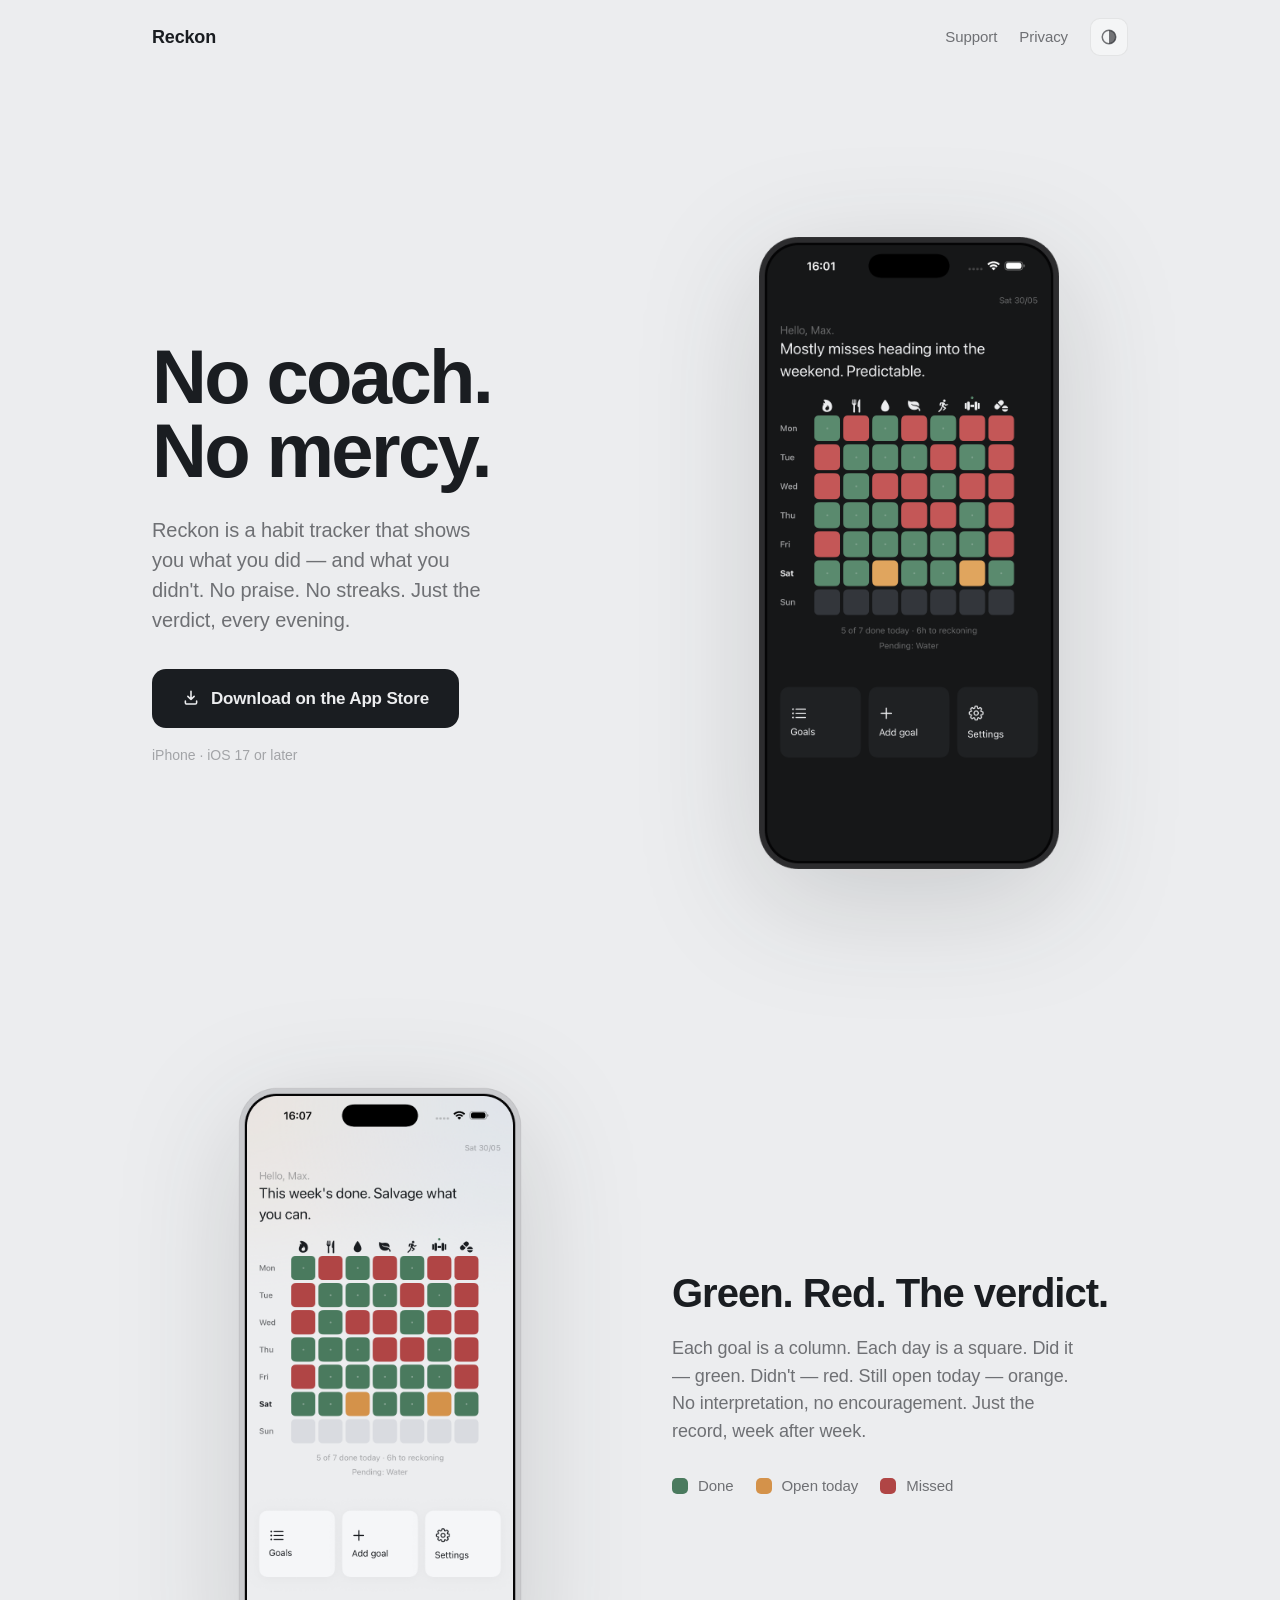
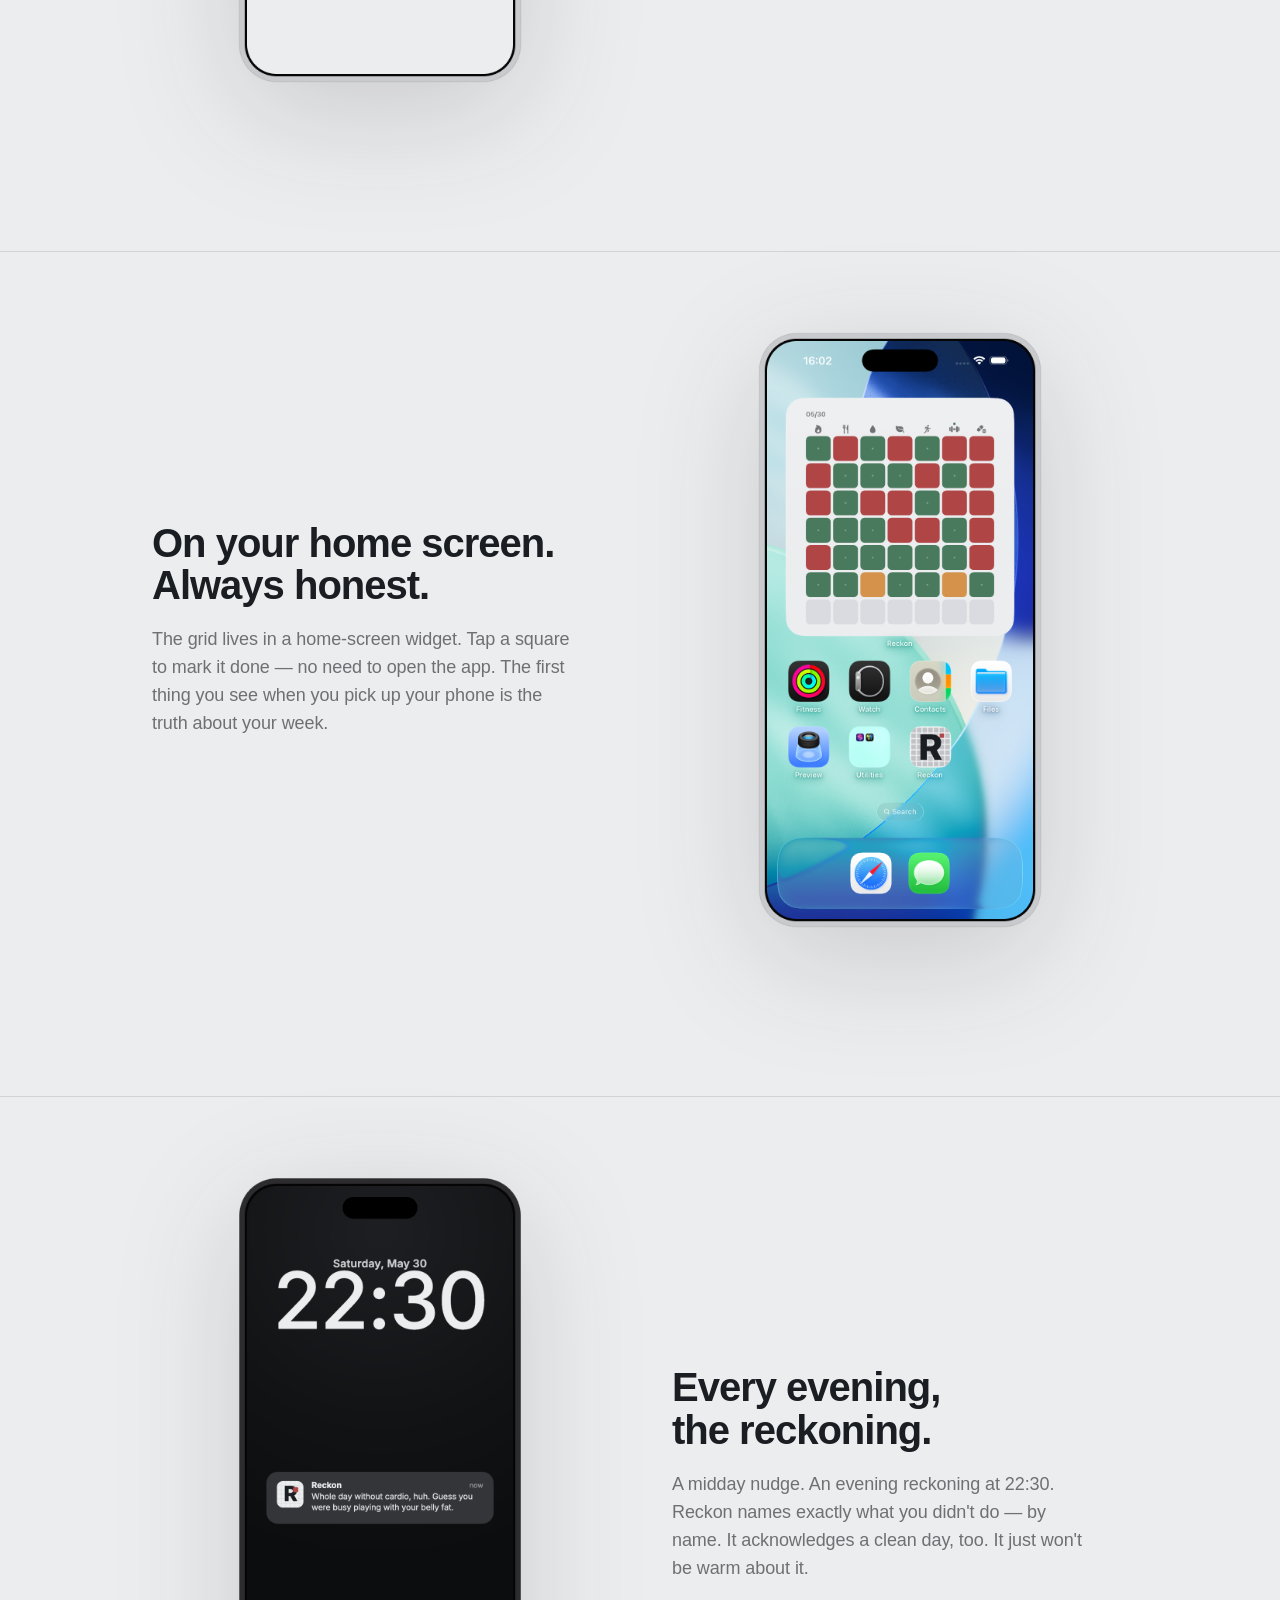
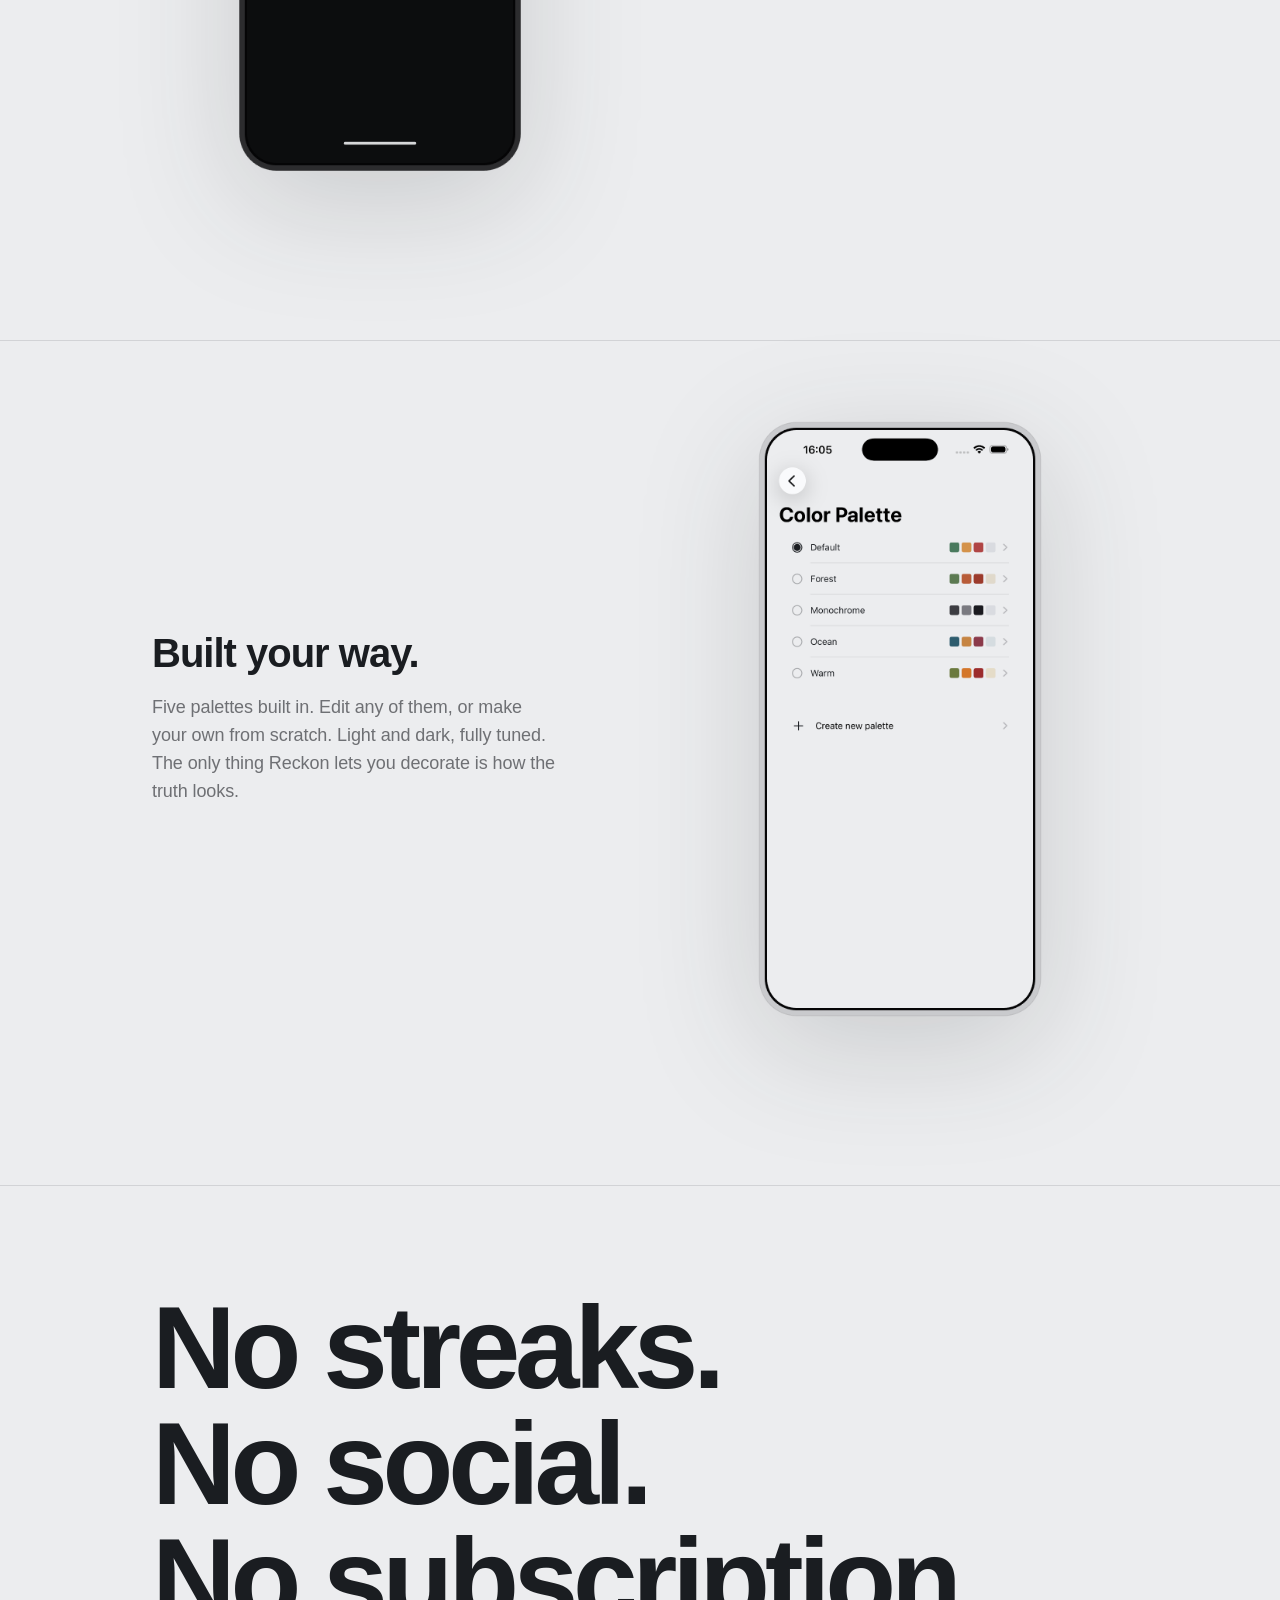
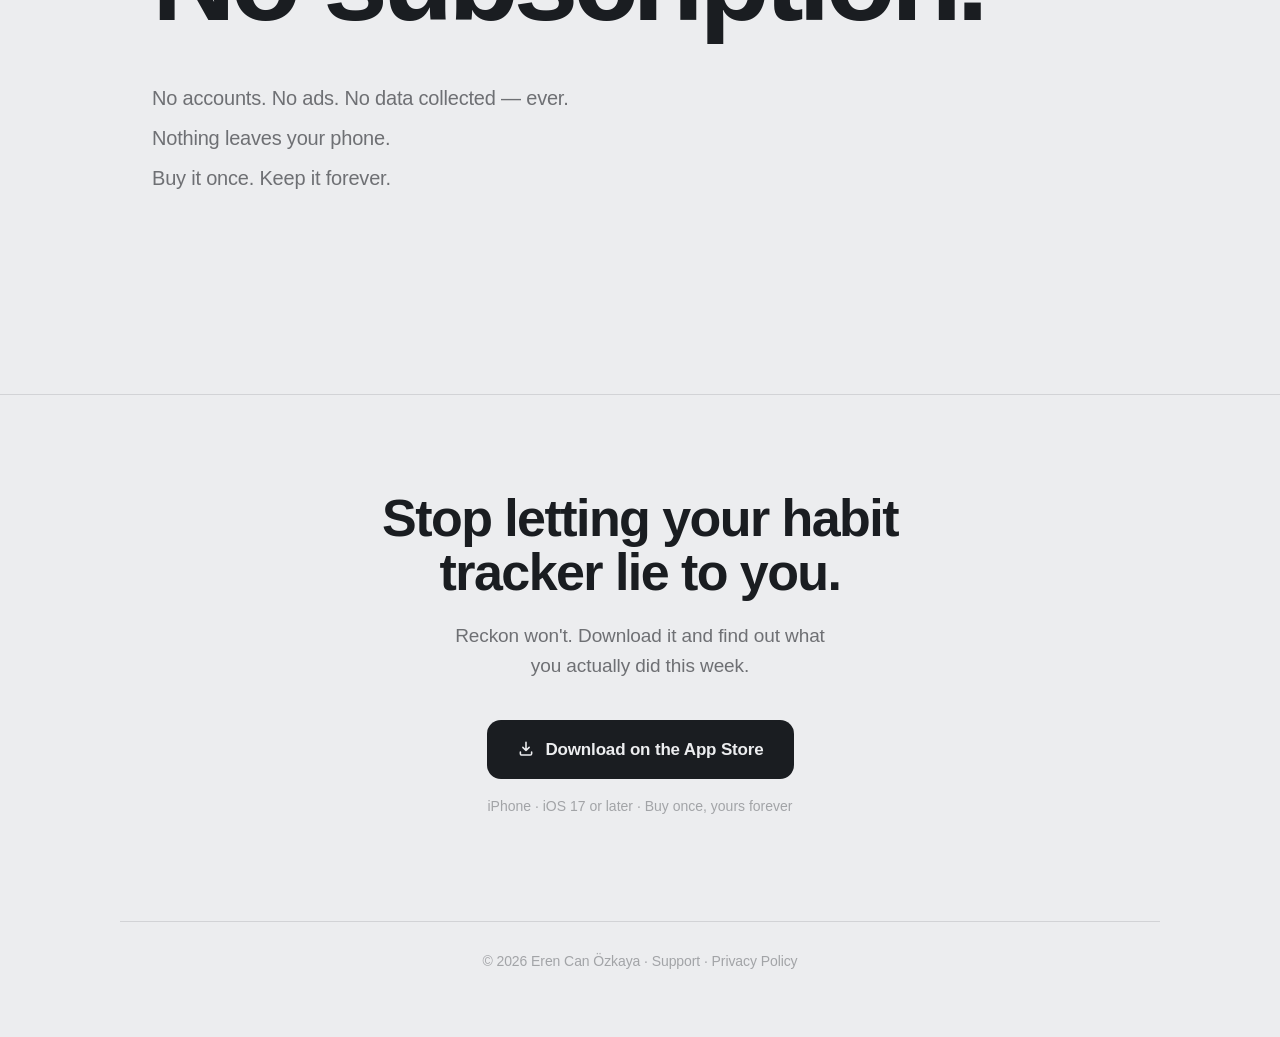
==== home.html @ dd26253a "Add marketing landing page and update site - New home.html landing page with hero, feature sections," ====
<!DOCTYPE html>
<html lang="en">
<head>
  <meta charset="UTF-8">
  <meta name="viewport" content="width=device-width, initial-scale=1">
  <meta name="color-scheme" content="light dark">
  <meta name="theme-color" content="#ECEDEF">
  <script>document.documentElement.classList.add('js');</script>
  <title>Reckon — The habit tracker that doesn't pretend.</title>
  <meta name="description" content="Reckon shows you what you did and what you didn't. A weekly grid, a home-screen widget, and an evening reckoning that names what you missed. No streaks. No social. No subscription. iPhone, iOS 17+.">
  <link rel="stylesheet" href="style.css">
  <link rel="stylesheet" href="home.css">
</head>
<body class="home">

  <header class="site-head">
    <nav class="nav">
      <a class="wordmark" href="home.html">Reckon</a>
      <div class="nav-right">
        <a class="nav-link" href="index.html">Support</a>
        <a class="nav-link" href="privacy.html">Privacy</a>
        <button class="theme-toggle" type="button" aria-label="Toggle light or dark theme" title="Toggle theme">
          <svg width="18" height="18" viewBox="0 0 24 24" aria-hidden="true">
            <circle cx="12" cy="12" r="9" fill="none" stroke="currentColor" stroke-width="2"></circle>
            <path d="M12 3 a9 9 0 0 1 0 18 z" fill="currentColor"></path>
          </svg>
        </button>
      </div>
    </nav>
  </header>

  <main>

    <!-- HERO -->
    <section class="hero-section">
      <div class="container">
        <div class="hero-grid">
          <div class="hero-copy reveal">
            <h1>No coach.<br>No mercy.</h1>
            <p class="lede">Reckon is a habit tracker that shows you what you did — and what you didn't. No praise. No streaks. Just the verdict, every evening.</p>
            <div class="hero-cta">
              <!-- Replace the href with your real App Store link once the app is live -->
              <a class="btn-appstore" href="https://apps.apple.com/app/idXXXXXXXXX" aria-label="Download Reckon on the App Store">
                <svg width="18" height="18" viewBox="0 0 24 24" aria-hidden="true">
                  <path d="M12 3 v11 m0 0 l-4.2 -4.2 M12 14 l4.2 -4.2" fill="none" stroke="currentColor" stroke-width="2.1" stroke-linecap="round" stroke-linejoin="round"></path>
                  <path d="M4.5 16 v2.2 a1.8 1.8 0 0 0 1.8 1.8 h11.4 a1.8 1.8 0 0 0 1.8 -1.8 V16" fill="none" stroke="currentColor" stroke-width="2.1" stroke-linecap="round"></path>
                </svg>
                Download on the App Store
              </a>
              <p class="btn-note">iPhone · iOS 17 or later</p>
            </div>
          </div>
          <div class="hero-phone reveal">
            <img class="phone" src="assets/phone-hero.png" width="774" height="1578" alt="Reckon's weekly habit grid in dark mode — seven days of green and red squares.">
          </div>
        </div>
      </div>
    </section>

    <!-- FEATURE 1 — the grid -->
    <section class="feature">
      <div class="container">
        <div class="feature-art reveal">
          <img class="phone" src="assets/phone-light.png" width="774" height="1578" alt="The weekly grid in light mode with a blunt greeting at the top.">
        </div>
        <div class="feature-text reveal">
          <h2>Green. Red. The verdict.</h2>
          <p>Each goal is a column. Each day is a square. Did it — green. Didn't — red. Still open today — orange. No interpretation, no encouragement. Just the record, week after week.</p>
          <ul class="legend">
            <li><span class="swatch green"></span>Done</li>
            <li><span class="swatch amber"></span>Open today</li>
            <li><span class="swatch red"></span>Missed</li>
          </ul>
        </div>
      </div>
    </section>

    <!-- FEATURE 2 — widget -->
    <section class="feature flip">
      <div class="container">
        <div class="feature-art reveal">
          <img class="phone" src="assets/phone-widget.png" width="774" height="1578" alt="The Reckon widget on the iOS home screen.">
        </div>
        <div class="feature-text reveal">
          <h2>On your home screen. Always honest.</h2>
          <p>The grid lives in a home-screen widget. Tap a square to mark it done — no need to open the app. The first thing you see when you pick up your phone is the truth about your week.</p>
        </div>
      </div>
    </section>

    <!-- FEATURE 3 — notification -->
    <section class="feature">
      <div class="container">
        <div class="feature-art reveal">
          <img class="phone" src="assets/phone-notification.png" width="774" height="1578" alt="An evening lock-screen notification from Reckon naming a missed goal.">
        </div>
        <div class="feature-text reveal">
          <h2>Every evening, the reckoning.</h2>
          <p>A midday nudge. An evening reckoning at 22:30. Reckon names exactly what you didn't do — by name. It acknowledges a clean day, too. It just won't be warm about it.</p>
        </div>
      </div>
    </section>

    <!-- FEATURE 4 — palettes -->
    <section class="feature flip">
      <div class="container">
        <div class="feature-art reveal">
          <img class="phone" src="assets/phone-palettes.png" width="774" height="1578" alt="Reckon's color palette settings with five built-in palettes.">
        </div>
        <div class="feature-text reveal">
          <h2>Built your way.</h2>
          <p>Five palettes built in. Edit any of them, or make your own from scratch. Light and dark, fully tuned. The only thing Reckon lets you decorate is how the truth looks.</p>
        </div>
      </div>
    </section>

    <!-- MANIFESTO -->
    <section class="manifesto">
      <div class="container">
        <h2 class="reveal">No streaks.<br>No social.<br>No subscription.</h2>
        <div class="fine staccato reveal">
          <p>No accounts. No ads. No data collected — ever.</p>
          <p>Nothing leaves your phone.</p>
          <p>Buy it once. Keep it forever.</p>
        </div>
      </div>
    </section>

    <!-- CTA -->
    <section class="cta">
      <div class="container">
        <h2 class="reveal">Stop letting your habit tracker lie to you.</h2>
        <p class="cta-sub reveal">Reckon won't. Download it and find out what you actually did this week.</p>
        <div class="hero-cta reveal">
          <!-- Replace the href with your real App Store link once the app is live -->
          <a class="btn-appstore" href="https://apps.apple.com/app/idXXXXXXXXX" aria-label="Download Reckon on the App Store">
            <svg width="18" height="18" viewBox="0 0 24 24" aria-hidden="true">
              <path d="M12 3 v11 m0 0 l-4.2 -4.2 M12 14 l4.2 -4.2" fill="none" stroke="currentColor" stroke-width="2.1" stroke-linecap="round" stroke-linejoin="round"></path>
              <path d="M4.5 16 v2.2 a1.8 1.8 0 0 0 1.8 1.8 h11.4 a1.8 1.8 0 0 0 1.8 -1.8 V16" fill="none" stroke="currentColor" stroke-width="2.1" stroke-linecap="round"></path>
            </svg>
            Download on the App Store
          </a>
          <p class="btn-note">iPhone · iOS 17 or later · Buy once, yours forever</p>
        </div>
      </div>
    </section>

  </main>

  <footer>
    © 2026 Eren Can Özkaya · <a href="index.html">Support</a> · <a href="privacy.html">Privacy Policy</a>
  </footer>

  <script src="home.js"></script>
</body>
</html>
---- style.css ----
/* Reckon — shared stylesheet
   No JavaScript. No external fonts. No tracking.
   Matches the app: flat dark canvas, refined system type, sparing cards. */

:root {
  --bg-canvas: #ECEDEF;
  --surface: #F4F5F6;
  --ink-primary: #1A1D21;
  --ink-secondary: rgba(26, 29, 33, 0.6);
  --ink-tertiary: rgba(26, 29, 33, 0.35);
  --accent-green: #4A7A5E;
  --accent-red: #B04545;
  --hairline: rgba(26, 29, 33, 0.12);
  --card-border: rgba(26, 29, 33, 0.08);
  --shadow: 0 1px 2px rgba(26, 29, 33, 0.04), 0 10px 30px rgba(26, 29, 33, 0.05);
}

@media (prefers-color-scheme: dark) {
  :root {
    --bg-canvas: #161718;
    --surface: #1E2022;
    --ink-primary: #ECEDEF;
    --ink-secondary: rgba(236, 237, 239, 0.7);
    --ink-tertiary: rgba(236, 237, 239, 0.4);
    --accent-green: #5A8A6E;
    --accent-red: #C45757;
    --hairline: rgba(236, 237, 239, 0.12);
    --card-border: rgba(236, 237, 239, 0.08);
    --shadow: none;
  }
}

*,
*::before,
*::after {
  box-sizing: border-box;
}

html {
  -webkit-text-size-adjust: 100%;
}

body {
  margin: 0;
  font-family: -apple-system, BlinkMacSystemFont, "SF Pro Display", "SF Pro Text",
               "Helvetica Neue", Helvetica, Arial, sans-serif;
  font-size: 17px;
  font-weight: 400;
  line-height: 1.6;
  letter-spacing: -0.005em;
  background: var(--bg-canvas);
  color: var(--ink-primary);
  text-rendering: optimizeLegibility;
  -webkit-font-smoothing: antialiased;
  -moz-osx-font-smoothing: grayscale;
}

/* Layout container */
.wrap {
  max-width: 680px;
  margin: 0 auto;
  padding: 0 24px;
}

/* Top bar — identity left, context label right (echoes the app's header) */
.topbar {
  display: flex;
  align-items: baseline;
  justify-content: space-between;
  padding-top: 64px;
}

.wordmark {
  font-size: 17px;
  font-weight: 600;
  letter-spacing: -0.01em;
  color: var(--ink-primary);
  text-decoration: none;
}

a.wordmark:hover {
  text-decoration: none;
}

.topbar-label {
  font-size: 14px;
  font-weight: 400;
  letter-spacing: 0.02em;
  color: var(--ink-tertiary);
}

/* Hero */
.hero {
  padding-top: 56px;
}

h1 {
  font-size: 54px;
  font-weight: 600;
  line-height: 1.04;
  letter-spacing: -0.03em;
  margin: 0;
  text-wrap: balance;
}

.subtitle {
  font-size: 18px;
  color: var(--ink-secondary);
  margin: 18px 0 0;
  max-width: 34ch;
  text-wrap: pretty;
}

.stamp {
  font-size: 14px;
  color: var(--ink-tertiary);
  margin: 18px 0 0;
}

/* Sections */
section {
  margin-top: 88px;
}

h2 {
  font-size: 30px;
  font-weight: 600;
  line-height: 1.12;
  letter-spacing: -0.02em;
  margin: 0 0 20px;
  text-wrap: balance;
}

h3 {
  font-size: 20px;
  font-weight: 600;
  line-height: 1.28;
  letter-spacing: -0.01em;
  margin: 34px 0 8px;
}

/* First question sits close to its section title */
h2 + h3 {
  margin-top: 4px;
}

p {
  margin: 0 0 16px;
  text-wrap: pretty;
}

p:last-child {
  margin-bottom: 0;
}

/* Staccato lines — the app's blunt, fragment-on-its-own-line rhythm */
.staccato p {
  margin: 0 0 6px;
  font-size: 21px;
  font-weight: 600;
  letter-spacing: -0.01em;
}

/* The single-word "None." answer on the privacy page */
.verdict {
  font-size: 24px;
  font-weight: 600;
  letter-spacing: -0.02em;
  margin: 0 0 16px;
}

/* Plain list for the stored-data section */
ul {
  margin: 0 0 16px;
  padding-left: 1.2em;
}

li {
  margin: 0 0 6px;
}

/* Card surface — used sparingly, mirroring the app's nav cards */
.card {
  background: var(--surface);
  border: 1px solid var(--card-border);
  border-radius: 18px;
  padding: 28px;
  box-shadow: var(--shadow);
}

/* Links — subtle */
a {
  color: var(--ink-primary);
  text-decoration: none;
}

a:hover {
  text-decoration: underline;
  text-underline-offset: 3px;
}

.card a {
  font-weight: 600;
  display: inline-block;
  padding: 2px 0;
}

/* Footer */
footer {
  margin: 104px 0 72px;
  padding-top: 24px;
  border-top: 1px solid var(--hairline);
  font-size: 14px;
  color: var(--ink-tertiary);
}

footer a {
  color: var(--ink-tertiary);
}

footer a:hover {
  color: var(--ink-secondary);
}

/* Restrained page-load entrance — disabled for reduced-motion */
@media (prefers-reduced-motion: no-preference) {
  .topbar,
  .hero,
  section,
  footer {
    animation: rise 0.65s cubic-bezier(0.22, 0.61, 0.36, 1) both;
  }

  .hero { animation-delay: 0.05s; }
  section:nth-of-type(1) { animation-delay: 0.10s; }
  section:nth-of-type(2) { animation-delay: 0.15s; }
  section:nth-of-type(3) { animation-delay: 0.20s; }
  section:nth-of-type(4) { animation-delay: 0.25s; }
  footer { animation-delay: 0.30s; }
}

@keyframes rise {
  from { opacity: 0; transform: translateY(10px); }
  to   { opacity: 1; transform: none; }
}

/* Mobile */
@media (max-width: 480px) {
  .wrap {
    padding: 0 20px;
  }

  .topbar {
    padding-top: 40px;
  }

  .hero {
    padding-top: 40px;
  }

  h1 {
    font-size: 36px;
    letter-spacing: -0.02em;
  }

  h2 {
    font-size: 25px;
  }

  h3 {
    font-size: 19px;
  }

  section {
    margin-top: 64px;
  }

  .staccato p {
    font-size: 19px;
  }

  .card {
    padding: 22px 20px;
    border-radius: 16px;
  }
}
---- home.css ----
/* Reckon — landing page styles
   Extends style.css (same tokens). Scoped to body.home so the
   support/privacy pages are untouched. A little tasteful JS only:
   theme toggle + scroll reveals. No external fonts. No tracking. */

/* Manual theme override (set by the toggle; otherwise prefers-color-scheme wins) */
html[data-theme="light"] {
  --bg-canvas: #ECEDEF;
  --surface: #F4F5F6;
  --ink-primary: #1A1D21;
  --ink-secondary: rgba(26, 29, 33, 0.6);
  --ink-tertiary: rgba(26, 29, 33, 0.35);
  --accent-green: #4A7A5E;
  --accent-amber: #D4924A;
  --accent-red: #B04545;
  --hairline: rgba(26, 29, 33, 0.12);
  --card-border: rgba(26, 29, 33, 0.08);
  --shadow: 0 1px 2px rgba(26, 29, 33, 0.04), 0 10px 30px rgba(26, 29, 33, 0.05);
}
html[data-theme="dark"] {
  --bg-canvas: #161718;
  --surface: #1E2022;
  --ink-primary: #ECEDEF;
  --ink-secondary: rgba(236, 237, 239, 0.7);
  --ink-tertiary: rgba(236, 237, 239, 0.4);
  --accent-green: #5A8A6E;
  --accent-amber: #E0A55E;
  --accent-red: #C45757;
  --hairline: rgba(236, 237, 239, 0.12);
  --card-border: rgba(236, 237, 239, 0.08);
  --shadow: none;
}
/* amber token for light system default (style.css predates it) */
:root { --accent-amber: #D4924A; }
@media (prefers-color-scheme: dark) { :root { --accent-amber: #E0A55E; } }

html { scroll-behavior: smooth; }

body.home {
  /* the landing wants more room than the 680px text pages */
  overflow-x: hidden;
}

.container {
  max-width: 1040px;
  margin: 0 auto;
  padding: 0 32px;
}

/* Kill the style.css on-load rise; the landing reveals on scroll instead */
body.home .topbar,
body.home .hero,
body.home section,
body.home footer { animation: none; }

/* ---------- Header / nav ---------- */
.site-head {
  position: sticky;
  top: 0;
  z-index: 50;
  background: var(--bg-canvas);
  border-bottom: 1px solid transparent;
  transition: border-color 0.3s ease;
}
.site-head.scrolled { border-bottom-color: var(--hairline); }
.nav {
  max-width: 1040px;
  margin: 0 auto;
  padding: 18px 32px;
  display: flex;
  align-items: center;
  justify-content: space-between;
  gap: 20px;
}
.nav .wordmark { font-size: 18px; font-weight: 600; letter-spacing: -0.01em; }
.nav-right { display: flex; align-items: center; gap: 22px; }
.nav-link {
  font-size: 15px;
  font-weight: 500;
  color: var(--ink-secondary);
  letter-spacing: -0.005em;
}
.nav-link:hover { color: var(--ink-primary); text-decoration: none; }
.theme-toggle {
  width: 38px; height: 38px;
  display: inline-flex; align-items: center; justify-content: center;
  border: 1px solid var(--card-border);
  border-radius: 10px;
  background: var(--surface);
  color: var(--ink-secondary);
  cursor: pointer;
  padding: 0;
  transition: color 0.2s ease, border-color 0.2s ease;
}
.theme-toggle:hover { color: var(--ink-primary); border-color: var(--hairline); }
.theme-toggle svg { display: block; }

/* ---------- App Store button ---------- */
.btn-appstore {
  display: inline-flex;
  align-items: center;
  gap: 11px;
  background: var(--ink-primary);
  color: var(--bg-canvas);
  padding: 16px 30px;
  border-radius: 14px;
  font-size: 17px;
  font-weight: 600;
  letter-spacing: -0.01em;
  text-decoration: none;
  transition: transform 0.2s ease, opacity 0.2s ease;
}
.btn-appstore:hover { text-decoration: none; transform: translateY(-2px); opacity: 0.92; }
.btn-appstore svg { flex: 0 0 auto; }
.btn-note {
  margin: 16px 0 0;
  font-size: 14px;
  color: var(--ink-tertiary);
  letter-spacing: 0;
}

/* ---------- Hero ---------- */
.hero-section { padding: 64px 0 40px; }
.hero-grid {
  display: grid;
  grid-template-columns: 1.05fr 0.95fr;
  align-items: center;
  gap: 56px;
}
.hero-copy h1 {
  font-size: clamp(44px, 6.4vw, 76px);
  font-weight: 700;
  line-height: 0.98;
  letter-spacing: -0.035em;
  margin: 0;
  text-wrap: balance;
}
.hero-copy .lede {
  font-size: 20px;
  line-height: 1.5;
  color: var(--ink-secondary);
  margin: 26px 0 0;
  max-width: 30ch;
  text-wrap: pretty;
}
.hero-cta { margin-top: 34px; }
.hero-phone { display: flex; justify-content: center; }

/* phone artwork */
.phone {
  width: 100%;
  max-width: 320px;
  height: auto;
  display: block;
  filter: drop-shadow(0 30px 60px rgba(26, 29, 33, 0.16));
}
html[data-theme="dark"] .phone,
:root .phone { /* fallback */ }
@media (prefers-color-scheme: dark) {
  .phone { filter: drop-shadow(0 30px 60px rgba(0, 0, 0, 0.5)); }
}
html[data-theme="dark"] .phone { filter: drop-shadow(0 30px 60px rgba(0, 0, 0, 0.5)); }
html[data-theme="light"] .phone { filter: drop-shadow(0 30px 60px rgba(26, 29, 33, 0.16)); }

/* ---------- Feature rows ---------- */
.feature {
  padding: 72px 0;
}
.feature .container {
  display: grid;
  grid-template-columns: 1fr 1fr;
  align-items: center;
  gap: 64px;
}
.feature + .feature { border-top: 1px solid var(--hairline); }
.feature.flip .feature-art { order: 2; }
.feature-art { display: flex; justify-content: center; }
.feature-art .phone { max-width: 300px; }
.feature h2 {
  font-size: clamp(30px, 4vw, 40px);
  font-weight: 600;
  line-height: 1.06;
  letter-spacing: -0.025em;
  margin: 0;
  text-wrap: balance;
}
.feature p {
  font-size: 18px;
  line-height: 1.55;
  color: var(--ink-secondary);
  margin: 20px 0 0;
  max-width: 42ch;
}

/* color legend (in the grid feature) */
.legend {
  display: flex;
  flex-wrap: wrap;
  gap: 22px;
  margin: 28px 0 0;
  padding: 0;
  list-style: none;
}
.legend li {
  display: flex;
  align-items: center;
  gap: 10px;
  font-size: 15px;
  font-weight: 500;
  color: var(--ink-secondary);
  margin: 0;
}
.swatch {
  width: 16px; height: 16px;
  border-radius: 5px;
  flex: 0 0 auto;
}
.swatch.green { background: var(--accent-green); }
.swatch.amber { background: var(--accent-amber); }
.swatch.red { background: var(--accent-red); }

/* ---------- Manifesto ---------- */
.manifesto {
  padding: 104px 0;
  border-top: 1px solid var(--hairline);
}
.manifesto h2 {
  font-size: clamp(48px, 10vw, 116px);
  font-weight: 800;
  line-height: 1.0;
  letter-spacing: -0.045em;
  margin: 0;
}
.manifesto .fine {
  margin: 44px 0 0;
}
.manifesto .fine p {
  font-size: 20px;
  font-weight: 400;
  color: var(--ink-secondary);
  margin: 0 0 8px;
  letter-spacing: -0.01em;
}

/* ---------- Final CTA ---------- */
.cta {
  padding: 96px 0 40px;
  border-top: 1px solid var(--hairline);
  text-align: center;
}
.cta h2 {
  font-size: clamp(34px, 5vw, 52px);
  font-weight: 700;
  line-height: 1.04;
  letter-spacing: -0.03em;
  margin: 0 auto;
  max-width: 18ch;
  text-wrap: balance;
}
.cta p.cta-sub {
  font-size: 19px;
  color: var(--ink-secondary);
  margin: 22px auto 0;
  max-width: 36ch;
}
.cta .hero-cta { margin-top: 38px; }

/* footer reuse from style.css but center it on the landing */
body.home footer {
  text-align: center;
  max-width: 1040px;
  margin: 64px auto 64px;
  padding: 28px 32px 0;
}

/* ---------- Scroll reveal (progressive enhancement) ----------
   JS hides ONLY below-the-fold elements (.pre) and removes that class as they
   scroll into view. Above-the-fold content is never hidden, and with JS off
   nothing is hidden at all — the page never depends on scripts to render. */
@media (prefers-reduced-motion: no-preference) {
  html.js .reveal {
    transition: opacity 0.7s cubic-bezier(0.22, 0.61, 0.36, 1),
                transform 0.7s cubic-bezier(0.22, 0.61, 0.36, 1);
  }
  html.js .reveal.pre {
    opacity: 0;
    transform: translateY(18px);
  }
}

/* ---------- Responsive ---------- */
@media (max-width: 860px) {
  .hero-grid { grid-template-columns: 1fr; gap: 40px; text-align: center; }
  .hero-copy .lede { margin-left: auto; margin-right: auto; }
  .hero-phone { order: -1; }
  .feature .container { grid-template-columns: 1fr; gap: 36px; text-align: center; }
  .feature { padding: 60px 0; }
  .feature.flip .feature-art { order: -1; }
  .feature-art { order: -1; }
  .feature p { margin-left: auto; margin-right: auto; }
  .legend { justify-content: center; }
}

@media (max-width: 480px) {
  .container { padding: 0 22px; }
  .nav { padding: 16px 22px; }
  .nav-right { gap: 16px; }
  .hero-section { padding: 40px 0 24px; }
  .hero-copy h1 { font-size: 40px; }
  .phone { max-width: 264px; }
  .feature-art .phone { max-width: 248px; }
  .manifesto { padding: 76px 0; }
  .manifesto .fine p { font-size: 18px; }
}
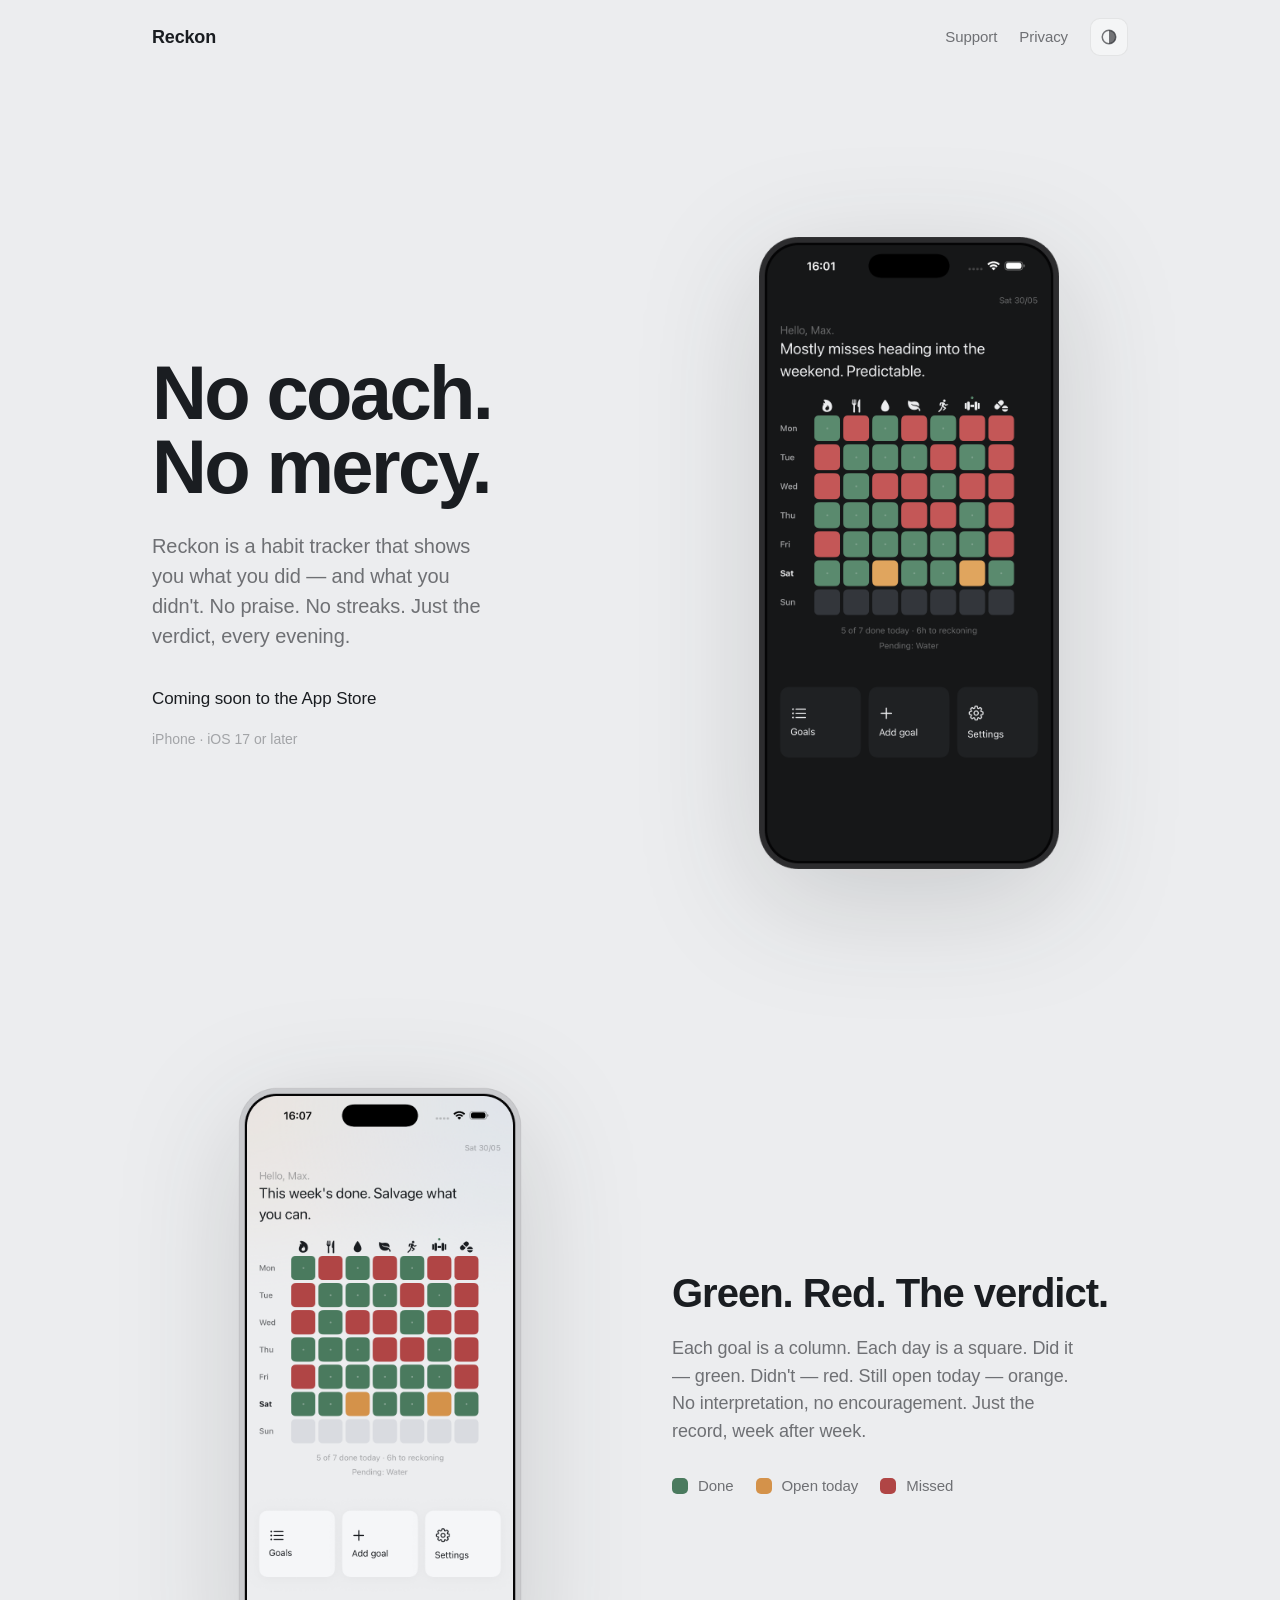
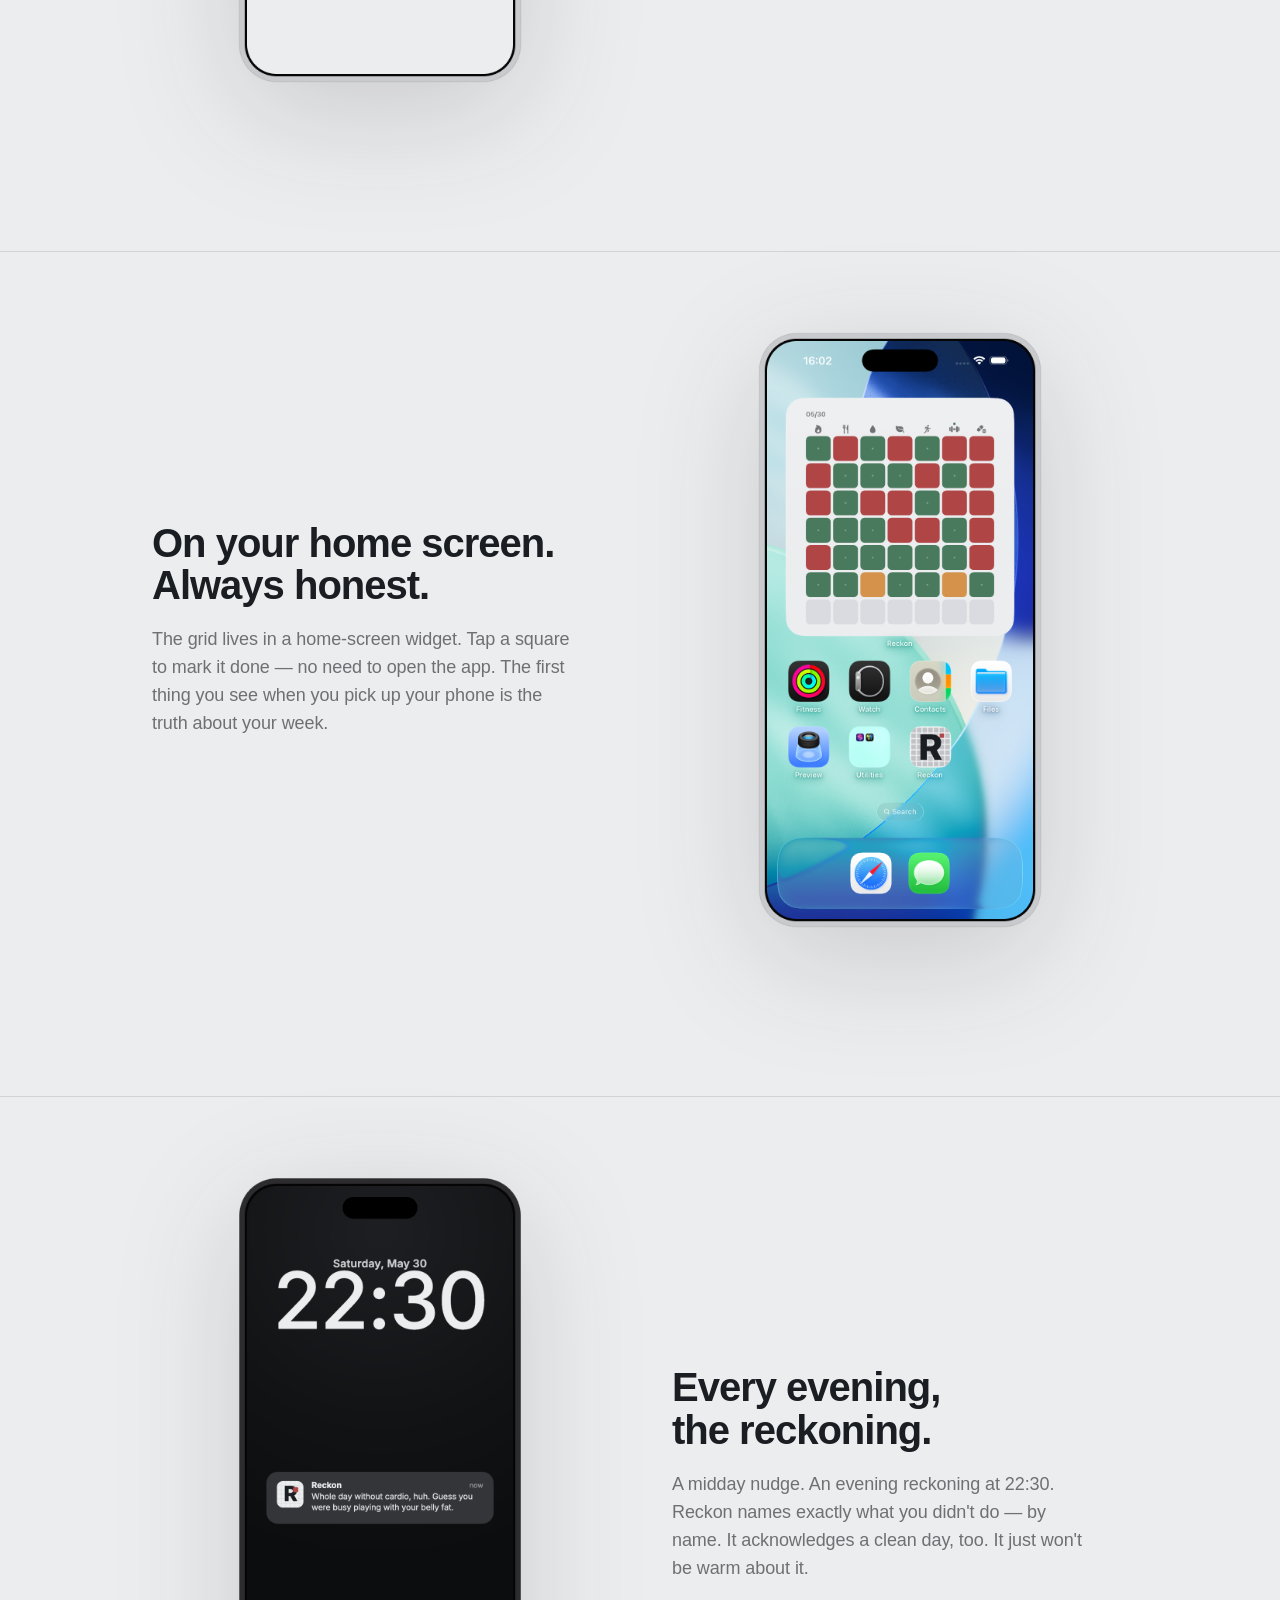
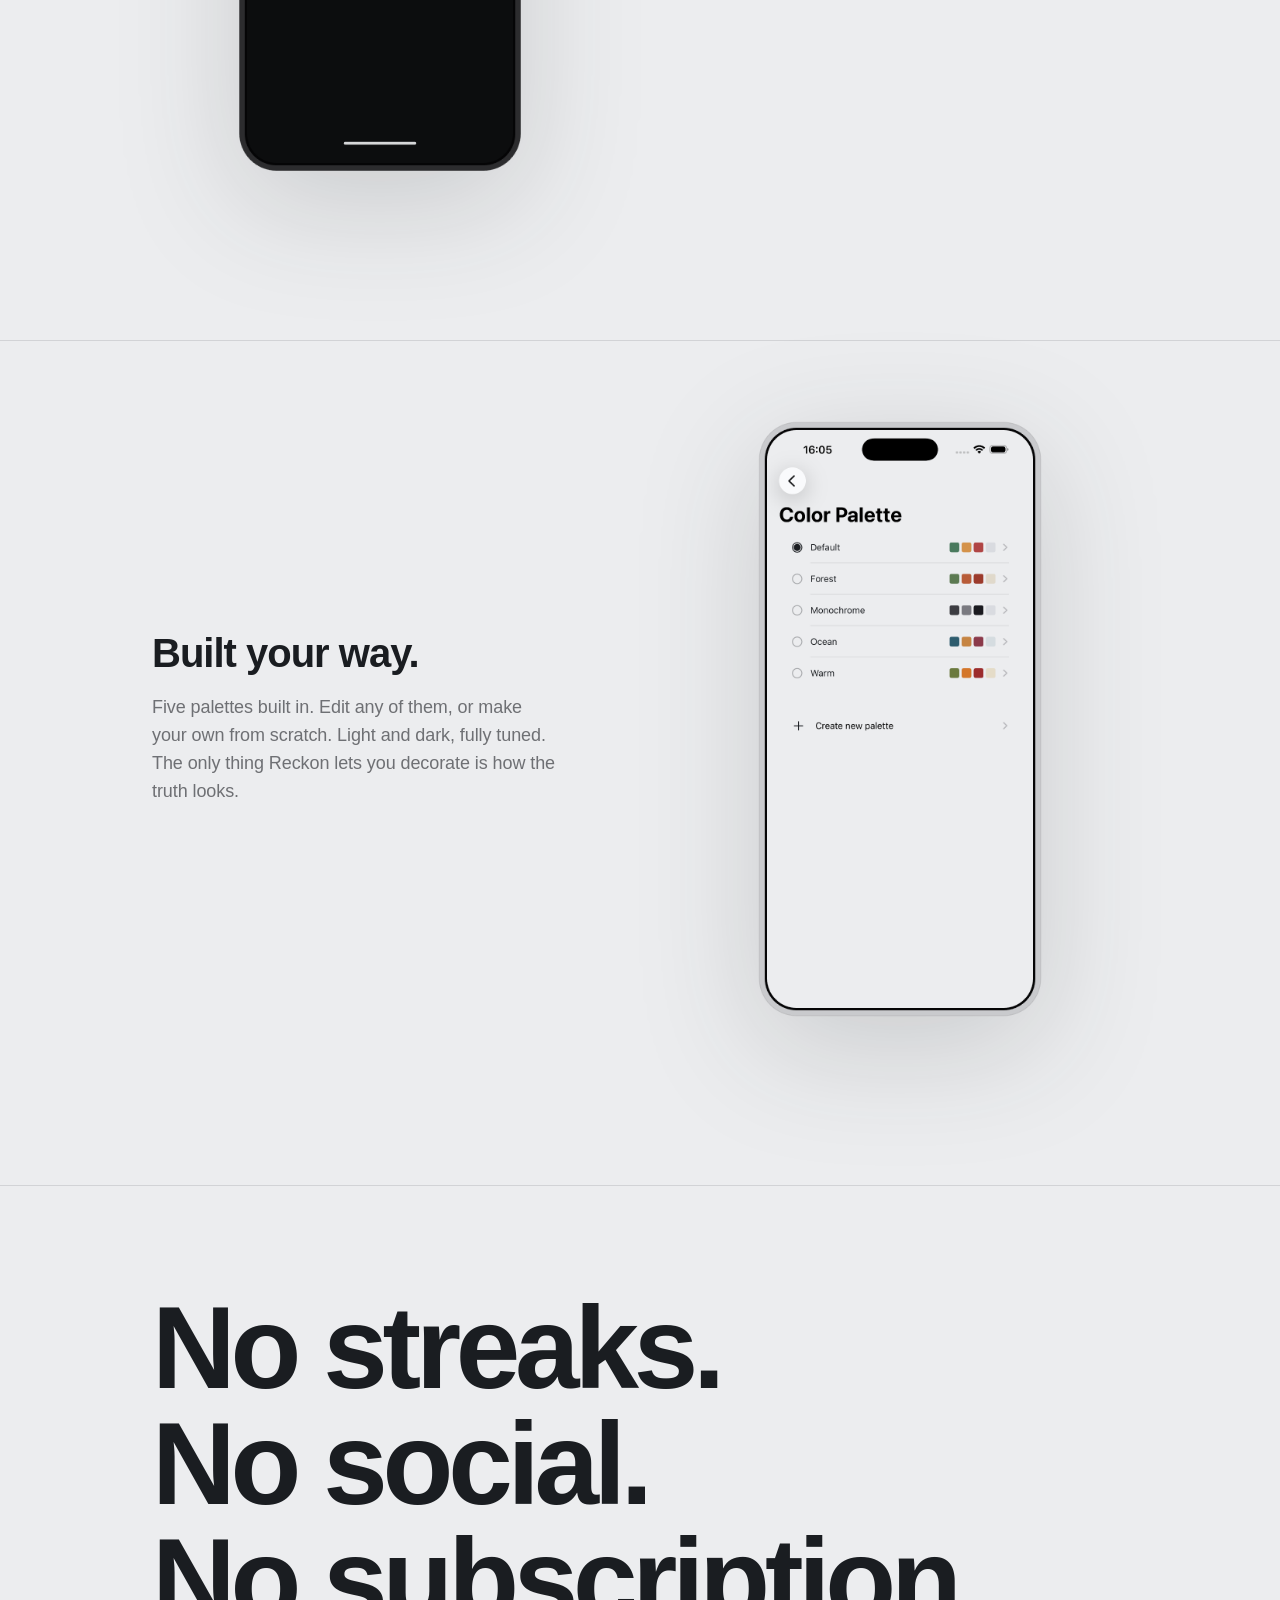
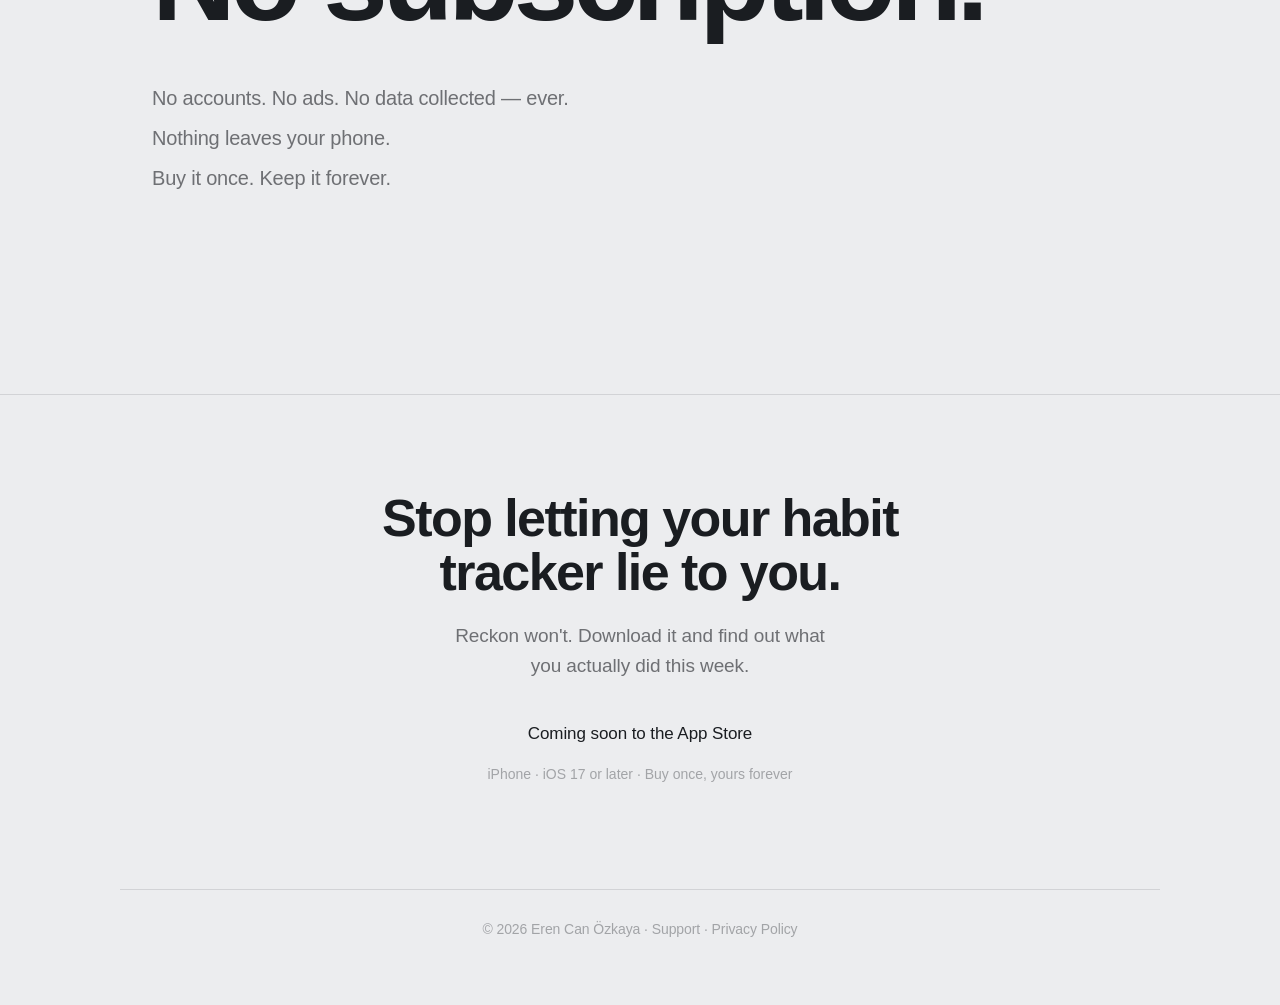
==== commit ed54cd0d: "Hide App Store buttons, show "coming soon" badge until launch The download CTAs aren't live yet, so " ====
--- a/home.html
+++ b/home.html
@@ -39,7 +39,8 @@
             <h1>No coach.<br>No mercy.</h1>
             <p class="lede">Reckon is a habit tracker that shows you what you did — and what you didn't. No praise. No streaks. Just the verdict, every evening.</p>
             <div class="hero-cta">
-              <!-- Replace the href with your real App Store link once the app is live -->
+              <!-- App Store button hidden until launch. To restore, swap the span
+                   below back for the commented-out link and add your real App Store URL.
               <a class="btn-appstore" href="https://apps.apple.com/app/idXXXXXXXXX" aria-label="Download Reckon on the App Store">
                 <svg width="18" height="18" viewBox="0 0 24 24" aria-hidden="true">
                   <path d="M12 3 v11 m0 0 l-4.2 -4.2 M12 14 l4.2 -4.2" fill="none" stroke="currentColor" stroke-width="2.1" stroke-linecap="round" stroke-linejoin="round"></path>
@@ -47,6 +48,8 @@
                 </svg>
                 Download on the App Store
               </a>
+              -->
+              <span class="coming-soon">Coming soon to the App Store</span>
               <p class="btn-note">iPhone · iOS 17 or later</p>
             </div>
           </div>
@@ -132,7 +135,8 @@
         <h2 class="reveal">Stop letting your habit tracker lie to you.</h2>
         <p class="cta-sub reveal">Reckon won't. Download it and find out what you actually did this week.</p>
         <div class="hero-cta reveal">
-          <!-- Replace the href with your real App Store link once the app is live -->
+          <!-- App Store button hidden until launch. To restore, swap the span
+               below back for the commented-out link and add your real App Store URL.
           <a class="btn-appstore" href="https://apps.apple.com/app/idXXXXXXXXX" aria-label="Download Reckon on the App Store">
             <svg width="18" height="18" viewBox="0 0 24 24" aria-hidden="true">
               <path d="M12 3 v11 m0 0 l-4.2 -4.2 M12 14 l4.2 -4.2" fill="none" stroke="currentColor" stroke-width="2.1" stroke-linecap="round" stroke-linejoin="round"></path>
@@ -140,6 +144,8 @@
             </svg>
             Download on the App Store
           </a>
+          -->
+          <span class="coming-soon">Coming soon to the App Store</span>
           <p class="btn-note">iPhone · iOS 17 or later · Buy once, yours forever</p>
         </div>
       </div>
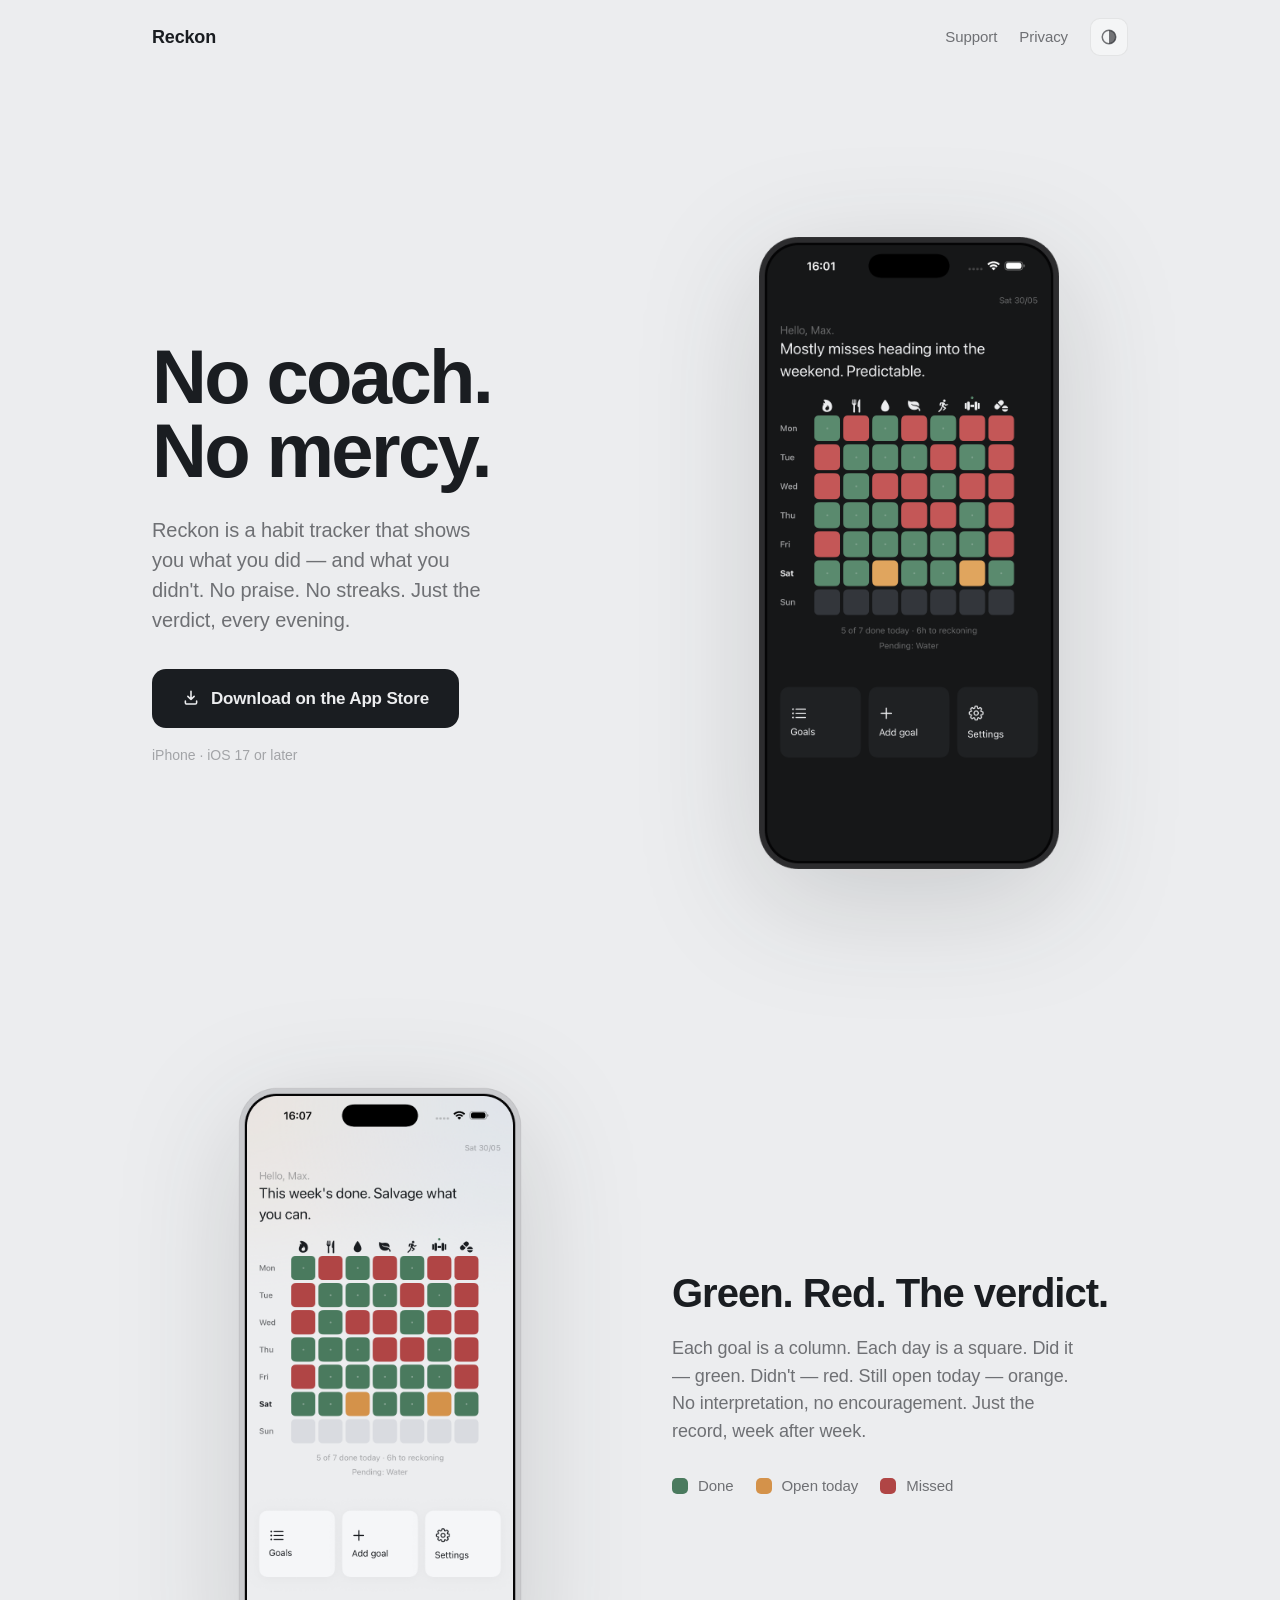
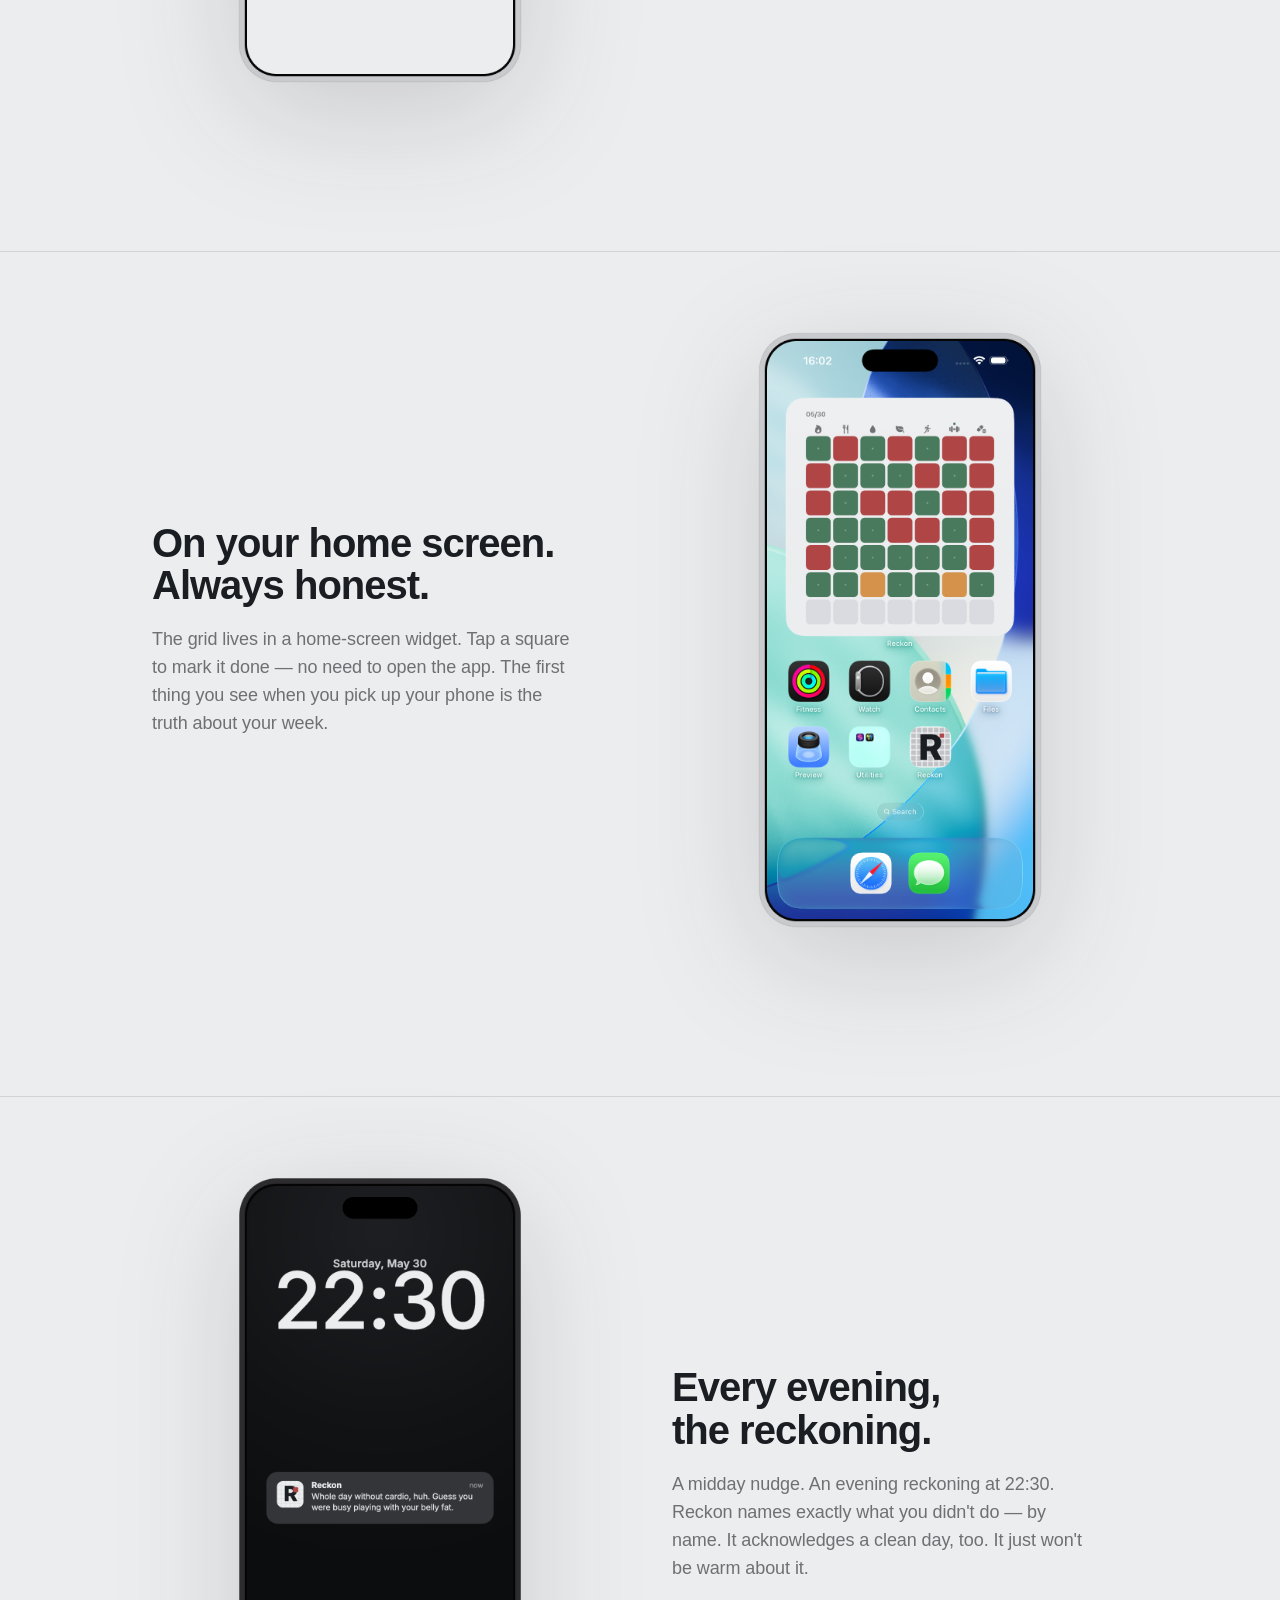
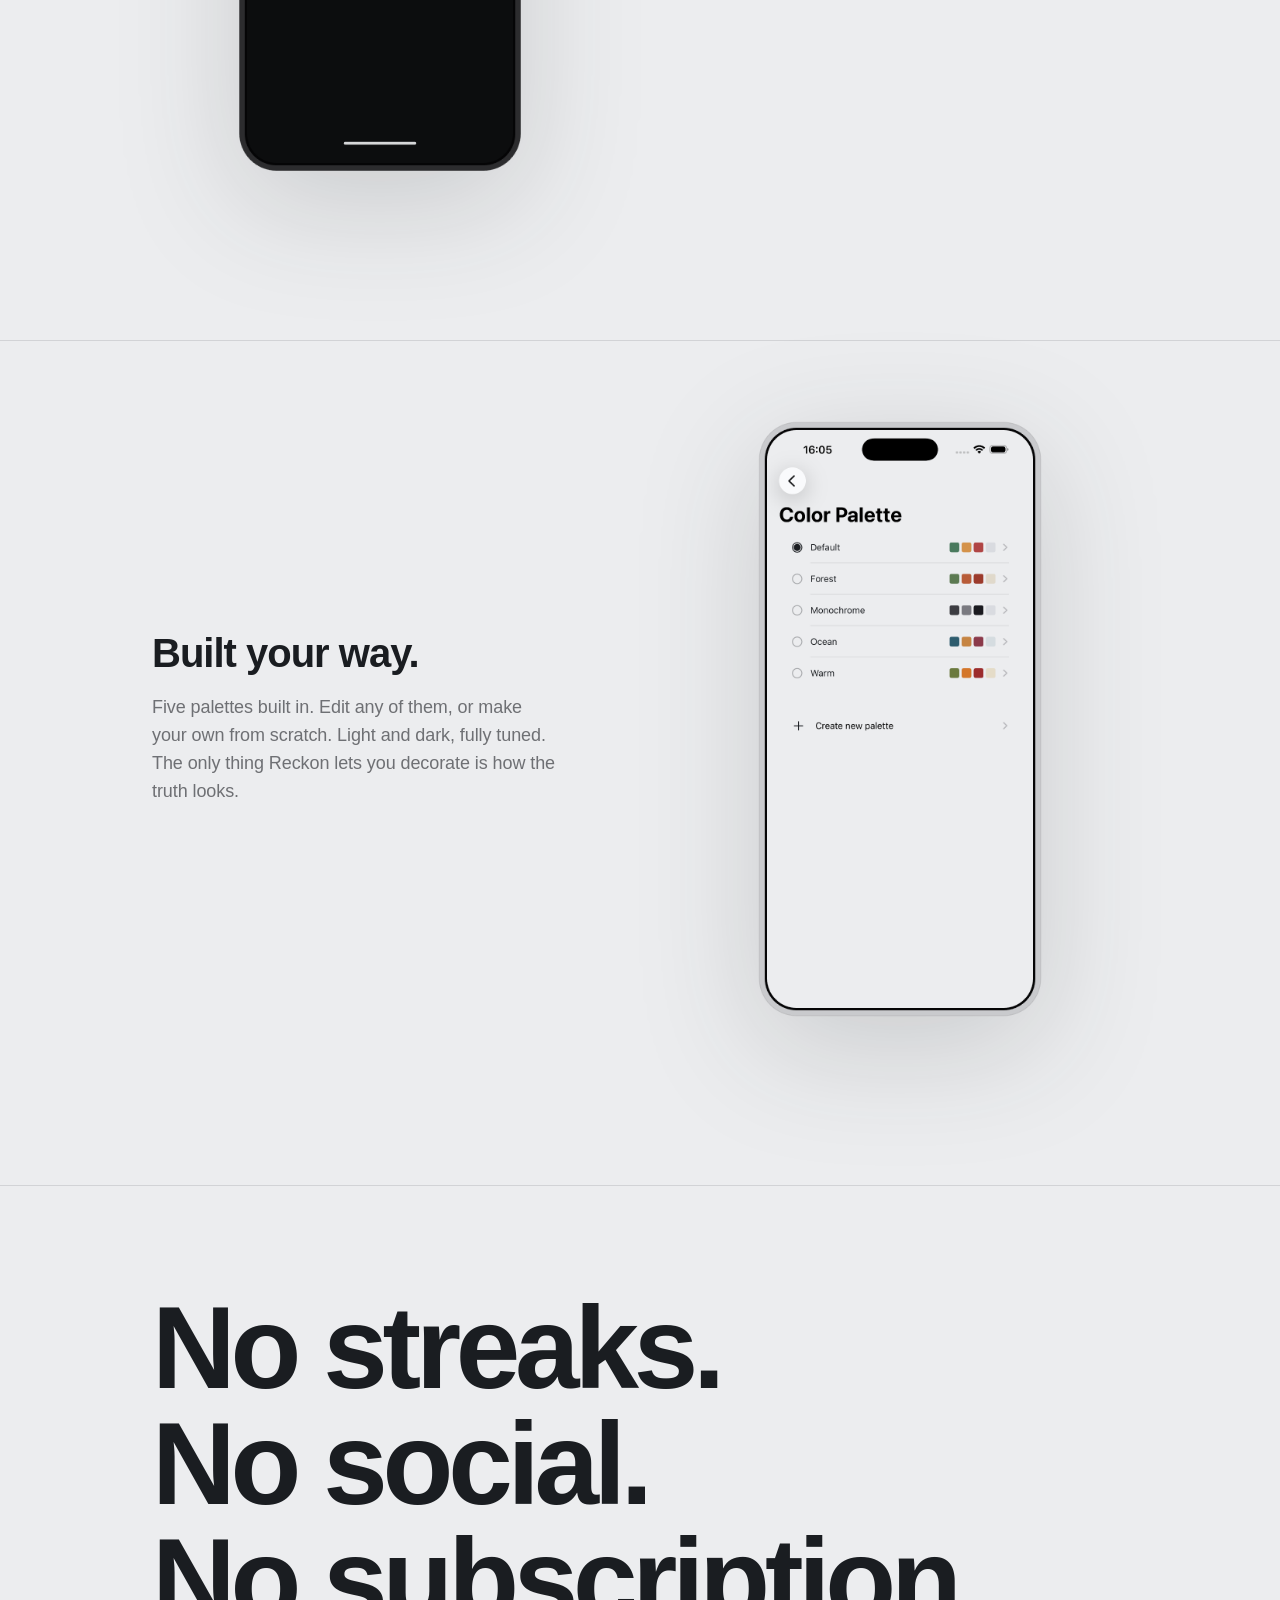
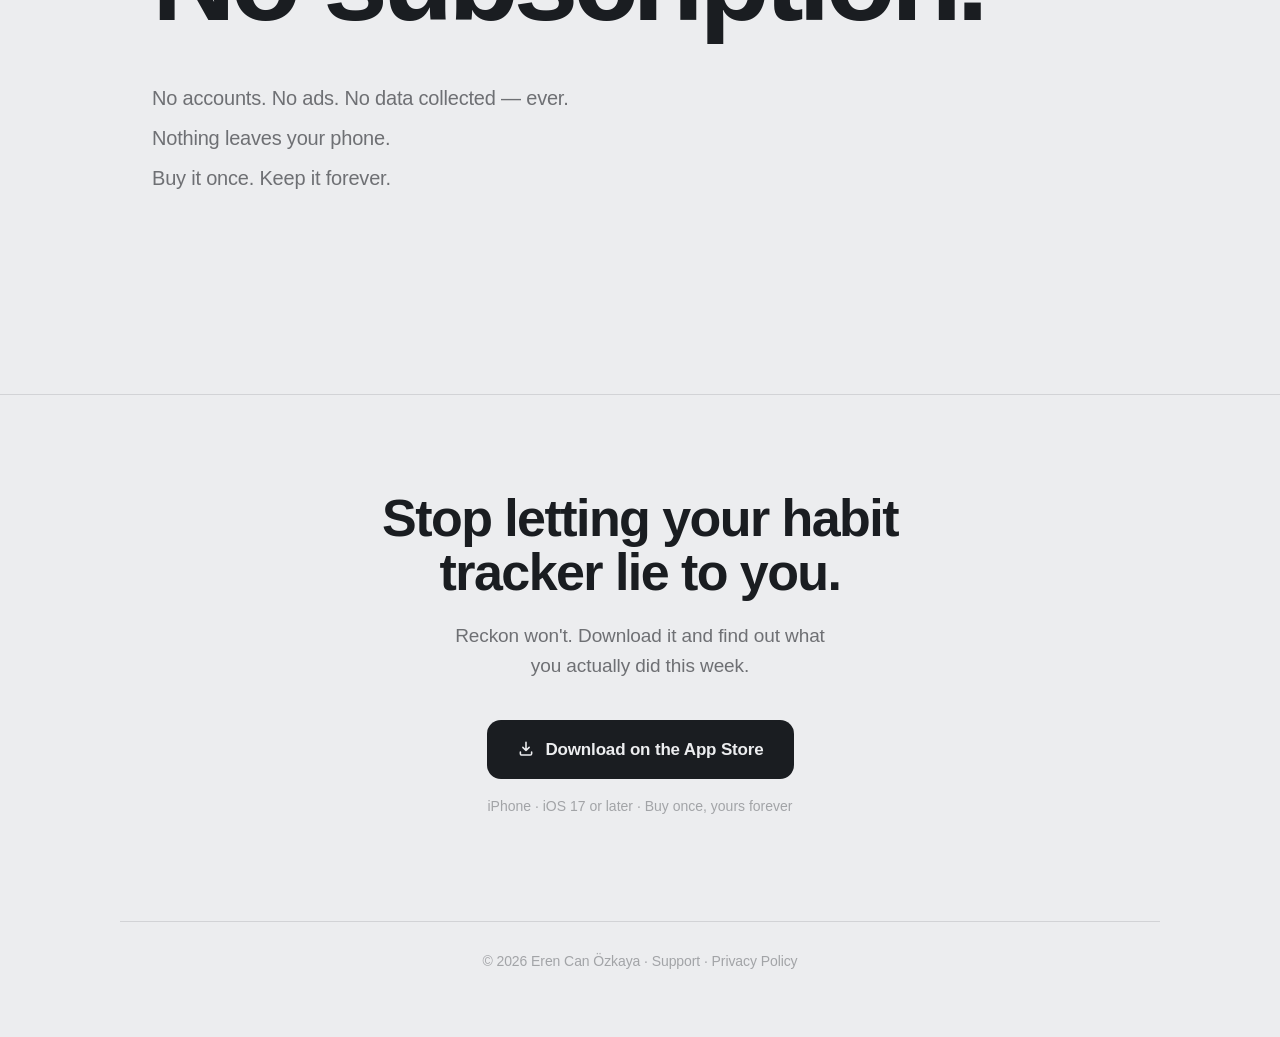
==== commit 277aee14: "Restore App Store download buttons with live app link (id6774991693) Co-Authored-By: Claude Opus 4.8" ====
--- a/home.html
+++ b/home.html
@@ -39,17 +39,13 @@
             <h1>No coach.<br>No mercy.</h1>
             <p class="lede">Reckon is a habit tracker that shows you what you did — and what you didn't. No praise. No streaks. Just the verdict, every evening.</p>
             <div class="hero-cta">
-              <!-- App Store button hidden until launch. To restore, swap the span
-                   below back for the commented-out link and add your real App Store URL.
-              <a class="btn-appstore" href="https://apps.apple.com/app/idXXXXXXXXX" aria-label="Download Reckon on the App Store">
+              <a class="btn-appstore" href="https://apps.apple.com/app/id6774991693" aria-label="Download Reckon on the App Store">
                 <svg width="18" height="18" viewBox="0 0 24 24" aria-hidden="true">
                   <path d="M12 3 v11 m0 0 l-4.2 -4.2 M12 14 l4.2 -4.2" fill="none" stroke="currentColor" stroke-width="2.1" stroke-linecap="round" stroke-linejoin="round"></path>
                   <path d="M4.5 16 v2.2 a1.8 1.8 0 0 0 1.8 1.8 h11.4 a1.8 1.8 0 0 0 1.8 -1.8 V16" fill="none" stroke="currentColor" stroke-width="2.1" stroke-linecap="round"></path>
                 </svg>
                 Download on the App Store
               </a>
-              -->
-              <span class="coming-soon">Coming soon to the App Store</span>
               <p class="btn-note">iPhone · iOS 17 or later</p>
             </div>
           </div>
@@ -135,17 +131,13 @@
         <h2 class="reveal">Stop letting your habit tracker lie to you.</h2>
         <p class="cta-sub reveal">Reckon won't. Download it and find out what you actually did this week.</p>
         <div class="hero-cta reveal">
-          <!-- App Store button hidden until launch. To restore, swap the span
-               below back for the commented-out link and add your real App Store URL.
-          <a class="btn-appstore" href="https://apps.apple.com/app/idXXXXXXXXX" aria-label="Download Reckon on the App Store">
+          <a class="btn-appstore" href="https://apps.apple.com/app/id6774991693" aria-label="Download Reckon on the App Store">
             <svg width="18" height="18" viewBox="0 0 24 24" aria-hidden="true">
               <path d="M12 3 v11 m0 0 l-4.2 -4.2 M12 14 l4.2 -4.2" fill="none" stroke="currentColor" stroke-width="2.1" stroke-linecap="round" stroke-linejoin="round"></path>
               <path d="M4.5 16 v2.2 a1.8 1.8 0 0 0 1.8 1.8 h11.4 a1.8 1.8 0 0 0 1.8 -1.8 V16" fill="none" stroke="currentColor" stroke-width="2.1" stroke-linecap="round"></path>
             </svg>
             Download on the App Store
           </a>
-          -->
-          <span class="coming-soon">Coming soon to the App Store</span>
           <p class="btn-note">iPhone · iOS 17 or later · Buy once, yours forever</p>
         </div>
       </div>
--- a/home.css
+++ b/home.css
@@ -118,6 +118,28 @@
   color: var(--ink-tertiary);
   letter-spacing: 0;
 }
+/* Coming-soon badge — shown in place of the App Store button before launch */
+.coming-soon {
+  display: inline-flex;
+  align-items: center;
+  gap: 11px;
+  font-size: 16px;
+  font-weight: 600;
+  color: var(--ink-primary);
+  background: var(--surface);
+  border: 1px dashed var(--hairline);
+  padding: 16px 28px;
+  border-radius: 14px;
+  letter-spacing: -0.01em;
+}
+.coming-soon::before {
+  content: "";
+  width: 9px;
+  height: 9px;
+  border-radius: 50%;
+  background: var(--accent-red);
+  box-shadow: 0 0 0 4px color-mix(in srgb, var(--accent-red) 22%, transparent);
+}
 
 /* ---------- Hero ---------- */
 .hero-section { padding: 64px 0 40px; }
